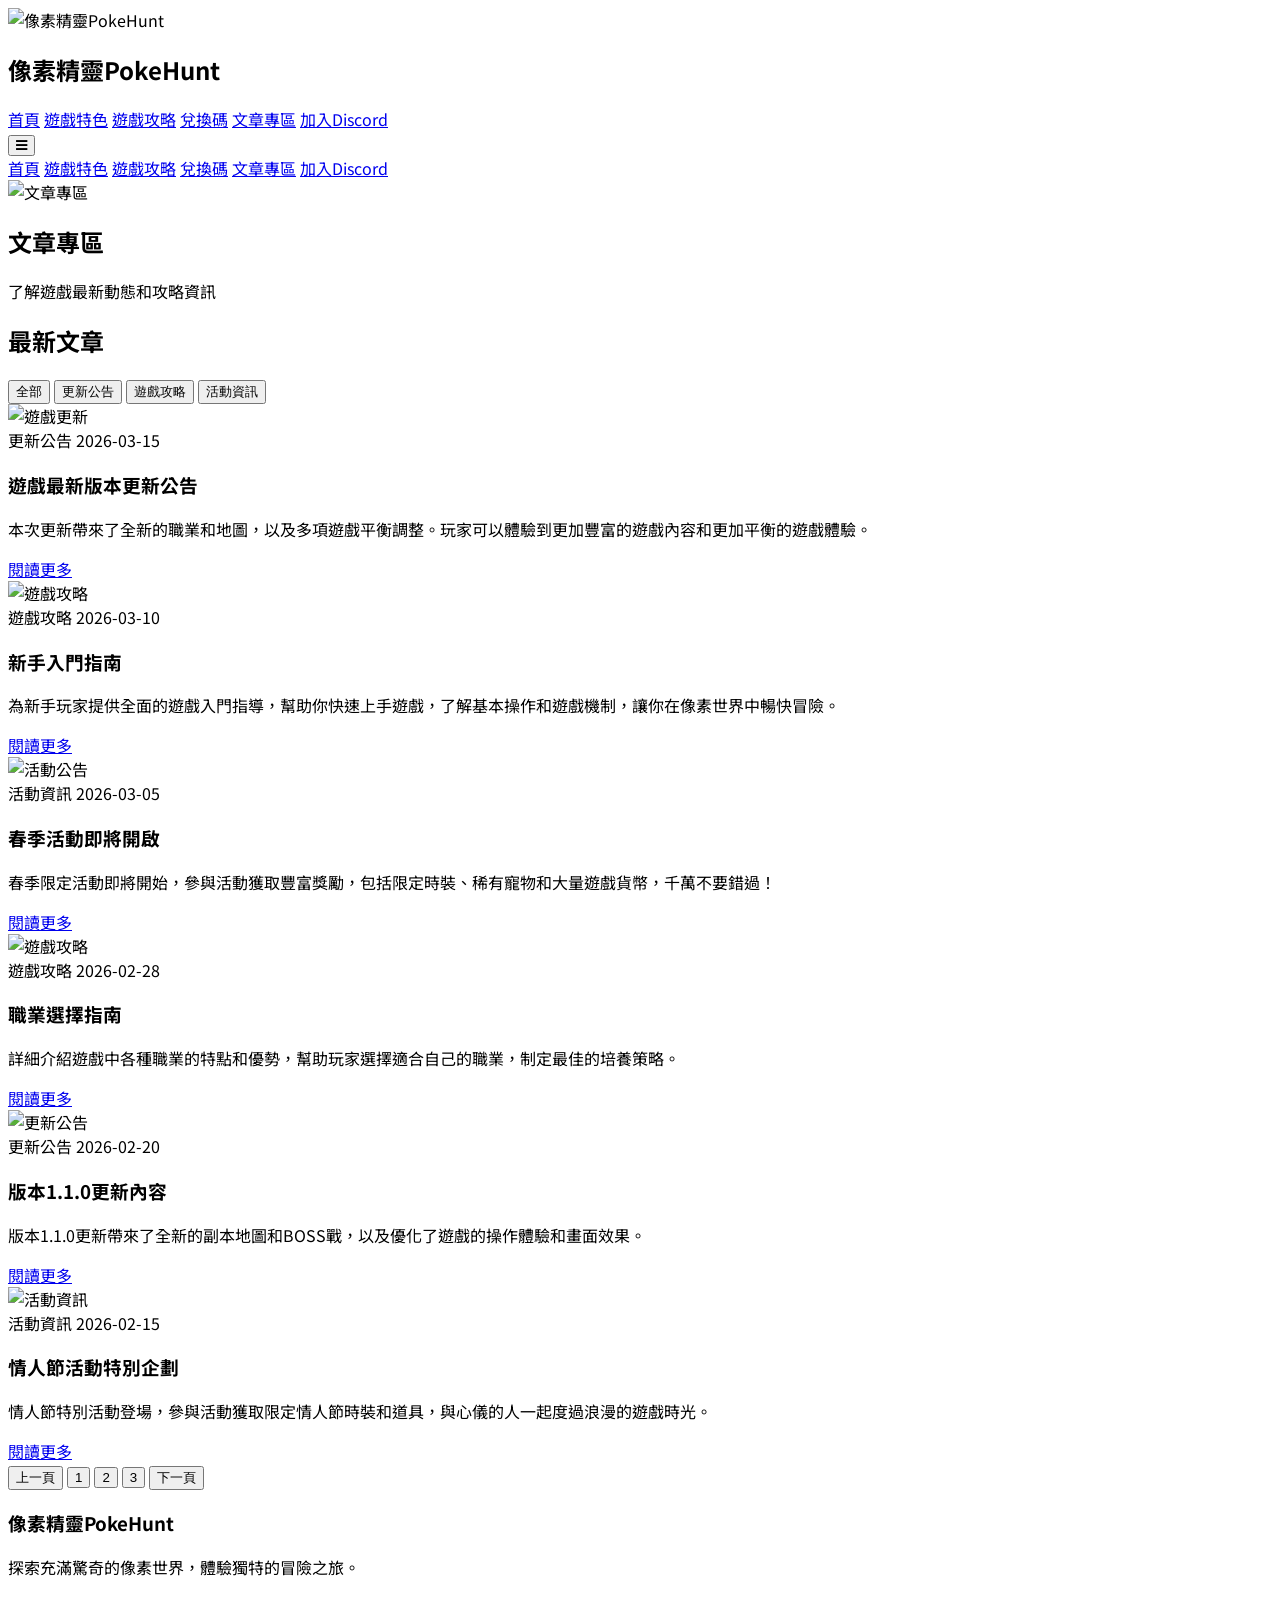
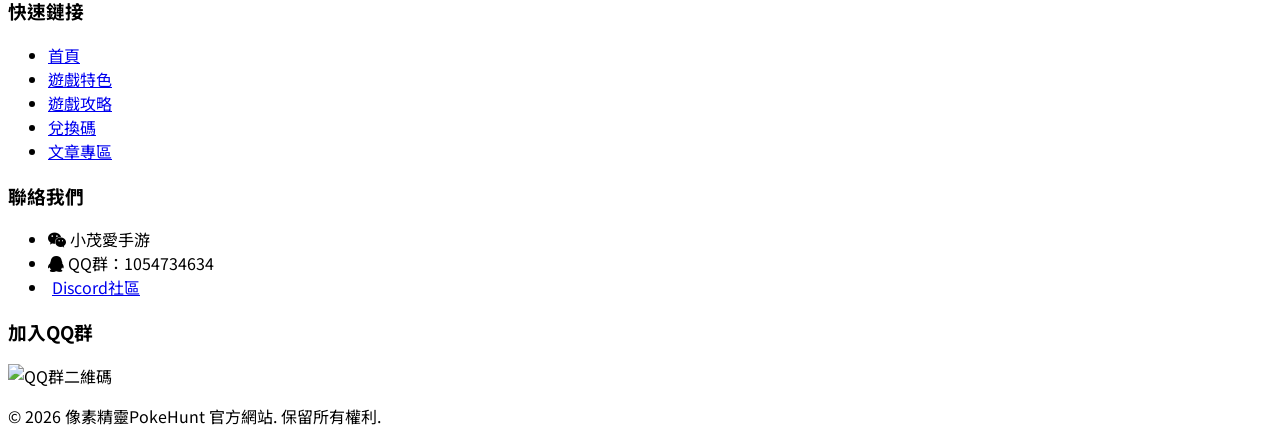
==== articles.html @ 4d43d96f "Add files via upload" ====
<!DOCTYPE html>
<html lang="zh-TW">
<head>
    <meta charset="UTF-8">
    <meta name="viewport" content="width=device-width, initial-scale=1.0">
    <title>文章專區 - 像素精靈PokeHunt</title>
    <meta name="description" content="像素精靈PokeHunt官方文章專區，包含遊戲更新公告、新手入門指南、遊戲攻略和活動資訊等內容。">
    <meta name="keywords" content="像素精靈PokeHunt, 像素精靈, 文章專區, 遊戲更新, 新手指南, 遊戲攻略, 活動資訊">
    <link href="https://cdn.tailwindcss.com" rel="stylesheet">
    <link href="https://cdnjs.cloudflare.com/ajax/libs/font-awesome/4.7.0/css/font-awesome.min.css" rel="stylesheet">
    <script>
        tailwind.config = {
            theme: {
                extend: {
                    colors: {
                        primary: '#7B68EE',
                        secondary: '#4CAF50',
                        accent: '#FFD700',
                        dark: '#2D2D2D',
                        light: '#F8F9FA'
                    }
                }
            }
        }
    </script>
    <style>
        @import url('https://fonts.googleapis.com/css2?family=Noto+Sans+TC:wght@300;400;500;700&display=swap');
        body {
            font-family: 'Noto Sans TC', sans-serif;
        }
        .card-hover {
            transition: all 0.3s ease;
        }
        .card-hover:hover {
            transform: translateY(-8px);
            box-shadow: 0 20px 25px -5px rgba(0, 0, 0, 0.1), 0 10px 10px -5px rgba(0, 0, 0, 0.04);
        }
        .btn-hover {
            transition: all 0.3s ease;
        }
        .btn-hover:hover {
            transform: scale(1.05);
            box-shadow: 0 10px 15px -3px rgba(0, 0, 0, 0.1), 0 4px 6px -2px rgba(0, 0, 0, 0.05);
        }
    </style>
</head>
<body class="bg-light text-dark">
    <!-- 导航栏 -->
    <nav class="sticky top-0 z-50 bg-white/80 backdrop-blur-md shadow-md">
        <div class="container mx-auto px-4 py-3 flex justify-between items-center">
            <div class="flex items-center">
                <img src="logo.png" alt="像素精靈PokeHunt" class="h-10">
                <h1 class="ml-3 text-xl font-bold text-primary">像素精靈PokeHunt</h1>
            </div>
            <div class="hidden md:flex items-center space-x-8">
                <a href="index.html" class="font-medium hover:text-primary">首頁</a>
                <a href="features.html" class="font-medium hover:text-primary">遊戲特色</a>
                <a href="guides.html" class="font-medium hover:text-primary">遊戲攻略</a>
                <a href="codes.html" class="font-medium hover:text-primary">兌換碼</a>
                <a href="articles.html" class="font-medium text-primary">文章專區</a>
                <a href="https://discord.gg/Pvkxz96V" class="btn-hover bg-primary text-white px-4 py-2 rounded-lg border border-primary/30">加入Discord</a>
            </div>
            <div class="md:hidden">
                <button id="menu-toggle" class="text-dark focus:outline-none">
                    <i class="fa fa-bars text-2xl"></i>
                </button>
            </div>
        </div>
        <!-- 移动端菜单 -->
        <div id="mobile-menu" class="hidden md:hidden bg-white shadow-lg">
            <div class="container mx-auto px-4 py-3 flex flex-col space-y-4">
                <a href="index.html" class="font-medium hover:text-primary">首頁</a>
                <a href="features.html" class="font-medium hover:text-primary">遊戲特色</a>
                <a href="guides.html" class="font-medium hover:text-primary">遊戲攻略</a>
                <a href="codes.html" class="font-medium hover:text-primary">兌換碼</a>
                <a href="articles.html" class="font-medium text-primary">文章專區</a>
                <a href="https://discord.gg/Pvkxz96V" class="btn-hover bg-primary text-white px-4 py-2 rounded-lg border border-primary/30 text-center">加入Discord</a>
            </div>
        </div>
    </nav>

    <!-- Hero区域 -->
    <section class="relative h-96 flex items-center justify-center overflow-hidden">
        <div class="absolute inset-0 z-0">
            <img src="5.jpg" alt="文章專區" class="w-full h-full object-cover">
            <div class="absolute inset-0 bg-gradient-to-b from-dark/70 to-dark/90"></div>
        </div>
        <div class="relative z-10 text-center text-white px-4">
            <h1 class="text-4xl md:text-5xl font-bold mb-4">文章專區</h1>
            <p class="text-xl md:text-2xl mb-6 max-w-2xl mx-auto">了解遊戲最新動態和攻略資訊</p>
        </div>
    </section>

    <!-- 文章列表 -->
    <section class="py-16">
        <div class="container mx-auto px-4">
            <div class="flex justify-between items-center mb-8">
                <h2 class="text-3xl font-bold">最新文章</h2>
                <div class="flex space-x-2">
                    <button class="btn-hover bg-primary text-white px-4 py-2 rounded-lg border border-primary/30">全部</button>
                    <button class="btn-hover bg-white text-dark px-4 py-2 rounded-lg border border-gray-300">更新公告</button>
                    <button class="btn-hover bg-white text-dark px-4 py-2 rounded-lg border border-gray-300">遊戲攻略</button>
                    <button class="btn-hover bg-white text-dark px-4 py-2 rounded-lg border border-gray-300">活動資訊</button>
                </div>
            </div>
            <div class="grid grid-cols-1 md:grid-cols-2 lg:grid-cols-3 gap-8">
                <div class="card-hover bg-white rounded-2xl overflow-hidden shadow-md">
                    <img src="2.jpg" alt="遊戲更新" class="w-full h-48 object-cover">
                    <div class="p-6">
                        <div class="flex items-center mb-3">
                            <span class="bg-primary/10 text-primary px-3 py-1 rounded-full text-sm font-medium">更新公告</span>
                            <span class="text-gray-500 text-sm ml-auto">2026-03-15</span>
                        </div>
                        <h3 class="text-xl font-semibold mb-3">遊戲最新版本更新公告</h3>
                        <p class="text-gray-700 mb-4">本次更新帶來了全新的職業和地圖，以及多項遊戲平衡調整。玩家可以體驗到更加豐富的遊戲內容和更加平衡的遊戲體驗。</p>
                        <a href="articles/article1.html" class="text-primary hover:underline">閱讀更多</a>
                    </div>
                </div>
                <div class="card-hover bg-white rounded-2xl overflow-hidden shadow-md">
                    <img src="3.jpg" alt="遊戲攻略" class="w-full h-48 object-cover">
                    <div class="p-6">
                        <div class="flex items-center mb-3">
                            <span class="bg-secondary/10 text-secondary px-3 py-1 rounded-full text-sm font-medium">遊戲攻略</span>
                            <span class="text-gray-500 text-sm ml-auto">2026-03-10</span>
                        </div>
                        <h3 class="text-xl font-semibold mb-3">新手入門指南</h3>
                        <p class="text-gray-700 mb-4">為新手玩家提供全面的遊戲入門指導，幫助你快速上手遊戲，了解基本操作和遊戲機制，讓你在像素世界中暢快冒險。</p>
                        <a href="articles/article1.html" class="text-primary hover:underline">閱讀更多</a>
                    </div>
                </div>
                <div class="card-hover bg-white rounded-2xl overflow-hidden shadow-md">
                    <img src="4.jpg" alt="活動公告" class="w-full h-48 object-cover">
                    <div class="p-6">
                        <div class="flex items-center mb-3">
                            <span class="bg-accent/10 text-accent px-3 py-1 rounded-full text-sm font-medium">活動資訊</span>
                            <span class="text-gray-500 text-sm ml-auto">2026-03-05</span>
                        </div>
                        <h3 class="text-xl font-semibold mb-3">春季活動即將開啟</h3>
                        <p class="text-gray-700 mb-4">春季限定活動即將開始，參與活動獲取豐富獎勵，包括限定時裝、稀有寵物和大量遊戲貨幣，千萬不要錯過！</p>
                        <a href="articles/article1.html" class="text-primary hover:underline">閱讀更多</a>
                    </div>
                </div>
                <div class="card-hover bg-white rounded-2xl overflow-hidden shadow-md">
                    <img src="1.jpg" alt="遊戲攻略" class="w-full h-48 object-cover">
                    <div class="p-6">
                        <div class="flex items-center mb-3">
                            <span class="bg-secondary/10 text-secondary px-3 py-1 rounded-full text-sm font-medium">遊戲攻略</span>
                            <span class="text-gray-500 text-sm ml-auto">2026-02-28</span>
                        </div>
                        <h3 class="text-xl font-semibold mb-3">職業選擇指南</h3>
                        <p class="text-gray-700 mb-4">詳細介紹遊戲中各種職業的特點和優勢，幫助玩家選擇適合自己的職業，制定最佳的培養策略。</p>
                        <a href="articles/article1.html" class="text-primary hover:underline">閱讀更多</a>
                    </div>
                </div>
                <div class="card-hover bg-white rounded-2xl overflow-hidden shadow-md">
                    <img src="2.jpg" alt="更新公告" class="w-full h-48 object-cover">
                    <div class="p-6">
                        <div class="flex items-center mb-3">
                            <span class="bg-primary/10 text-primary px-3 py-1 rounded-full text-sm font-medium">更新公告</span>
                            <span class="text-gray-500 text-sm ml-auto">2026-02-20</span>
                        </div>
                        <h3 class="text-xl font-semibold mb-3">版本1.1.0更新內容</h3>
                        <p class="text-gray-700 mb-4">版本1.1.0更新帶來了全新的副本地圖和BOSS戰，以及優化了遊戲的操作體驗和畫面效果。</p>
                        <a href="articles/article1.html" class="text-primary hover:underline">閱讀更多</a>
                    </div>
                </div>
                <div class="card-hover bg-white rounded-2xl overflow-hidden shadow-md">
                    <img src="3.jpg" alt="活動資訊" class="w-full h-48 object-cover">
                    <div class="p-6">
                        <div class="flex items-center mb-3">
                            <span class="bg-accent/10 text-accent px-3 py-1 rounded-full text-sm font-medium">活動資訊</span>
                            <span class="text-gray-500 text-sm ml-auto">2026-02-15</span>
                        </div>
                        <h3 class="text-xl font-semibold mb-3">情人節活動特別企劃</h3>
                        <p class="text-gray-700 mb-4">情人節特別活動登場，參與活動獲取限定情人節時裝和道具，與心儀的人一起度過浪漫的遊戲時光。</p>
                        <a href="articles/article1.html" class="text-primary hover:underline">閱讀更多</a>
                    </div>
                </div>
            </div>
            <!-- 分页 -->
            <div class="flex justify-center mt-12">
                <div class="flex space-x-2">
                    <button class="btn-hover bg-white text-dark px-4 py-2 rounded-lg border border-gray-300">上一頁</button>
                    <button class="btn-hover bg-primary text-white px-4 py-2 rounded-lg border border-primary/30">1</button>
                    <button class="btn-hover bg-white text-dark px-4 py-2 rounded-lg border border-gray-300">2</button>
                    <button class="btn-hover bg-white text-dark px-4 py-2 rounded-lg border border-gray-300">3</button>
                    <button class="btn-hover bg-white text-dark px-4 py-2 rounded-lg border border-gray-300">下一頁</button>
                </div>
            </div>
        </div>
    </section>

    <!-- 页脚 -->
    <footer class="bg-dark text-white py-12">
        <div class="container mx-auto px-4">
            <div class="grid grid-cols-1 md:grid-cols-4 gap-8">
                <div>
                    <h3 class="text-xl font-semibold mb-4">像素精靈PokeHunt</h3>
                    <p class="text-gray-400">探索充滿驚奇的像素世界，體驗獨特的冒險之旅。</p>
                </div>
                <div>
                    <h3 class="text-lg font-semibold mb-4">快速鏈接</h3>
                    <ul class="space-y-2">
                        <li><a href="index.html" class="text-gray-400 hover:text-white">首頁</a></li>
                        <li><a href="features.html" class="text-gray-400 hover:text-white">遊戲特色</a></li>
                        <li><a href="guides.html" class="text-gray-400 hover:text-white">遊戲攻略</a></li>
                        <li><a href="codes.html" class="text-gray-400 hover:text-white">兌換碼</a></li>
                        <li><a href="articles.html" class="text-gray-400 hover:text-white">文章專區</a></li>
                    </ul>
                </div>
                <div>
                    <h3 class="text-lg font-semibold mb-4">聯絡我們</h3>
                    <ul class="space-y-2">
                        <li class="flex items-center">
                            <i class="fa fa-weixin mr-2"></i>
                            <span>小茂愛手游</span>
                        </li>
                        <li class="flex items-center">
                            <i class="fa fa-qq mr-2"></i>
                            <span>QQ群：1054734634</span>
                        </li>
                        <li class="flex items-center">
                            <i class="fa fa-discord mr-2"></i>
                            <a href="https://discord.gg/Pvkxz96V" class="hover:underline">Discord社區</a>
                        </li>
                    </ul>
                </div>
                <div>
                    <h3 class="text-lg font-semibold mb-4">加入QQ群</h3>
                    <img src="https://dh.nnii.cn/qqqun.jpg" alt="QQ群二維碼" class="w-32 h-32">
                </div>
            </div>
            <div class="border-t border-gray-700 mt-8 pt-8 text-center text-gray-400">
                <p>© 2026 像素精靈PokeHunt 官方網站. 保留所有權利.</p>
            </div>
        </div>
    </footer>

    <script>
        // 移动端菜单切换
        document.getElementById('menu-toggle').addEventListener('click', function() {
            const mobileMenu = document.getElementById('mobile-menu');
            mobileMenu.classList.toggle('hidden');
        });
    </script>
</body>
</html>
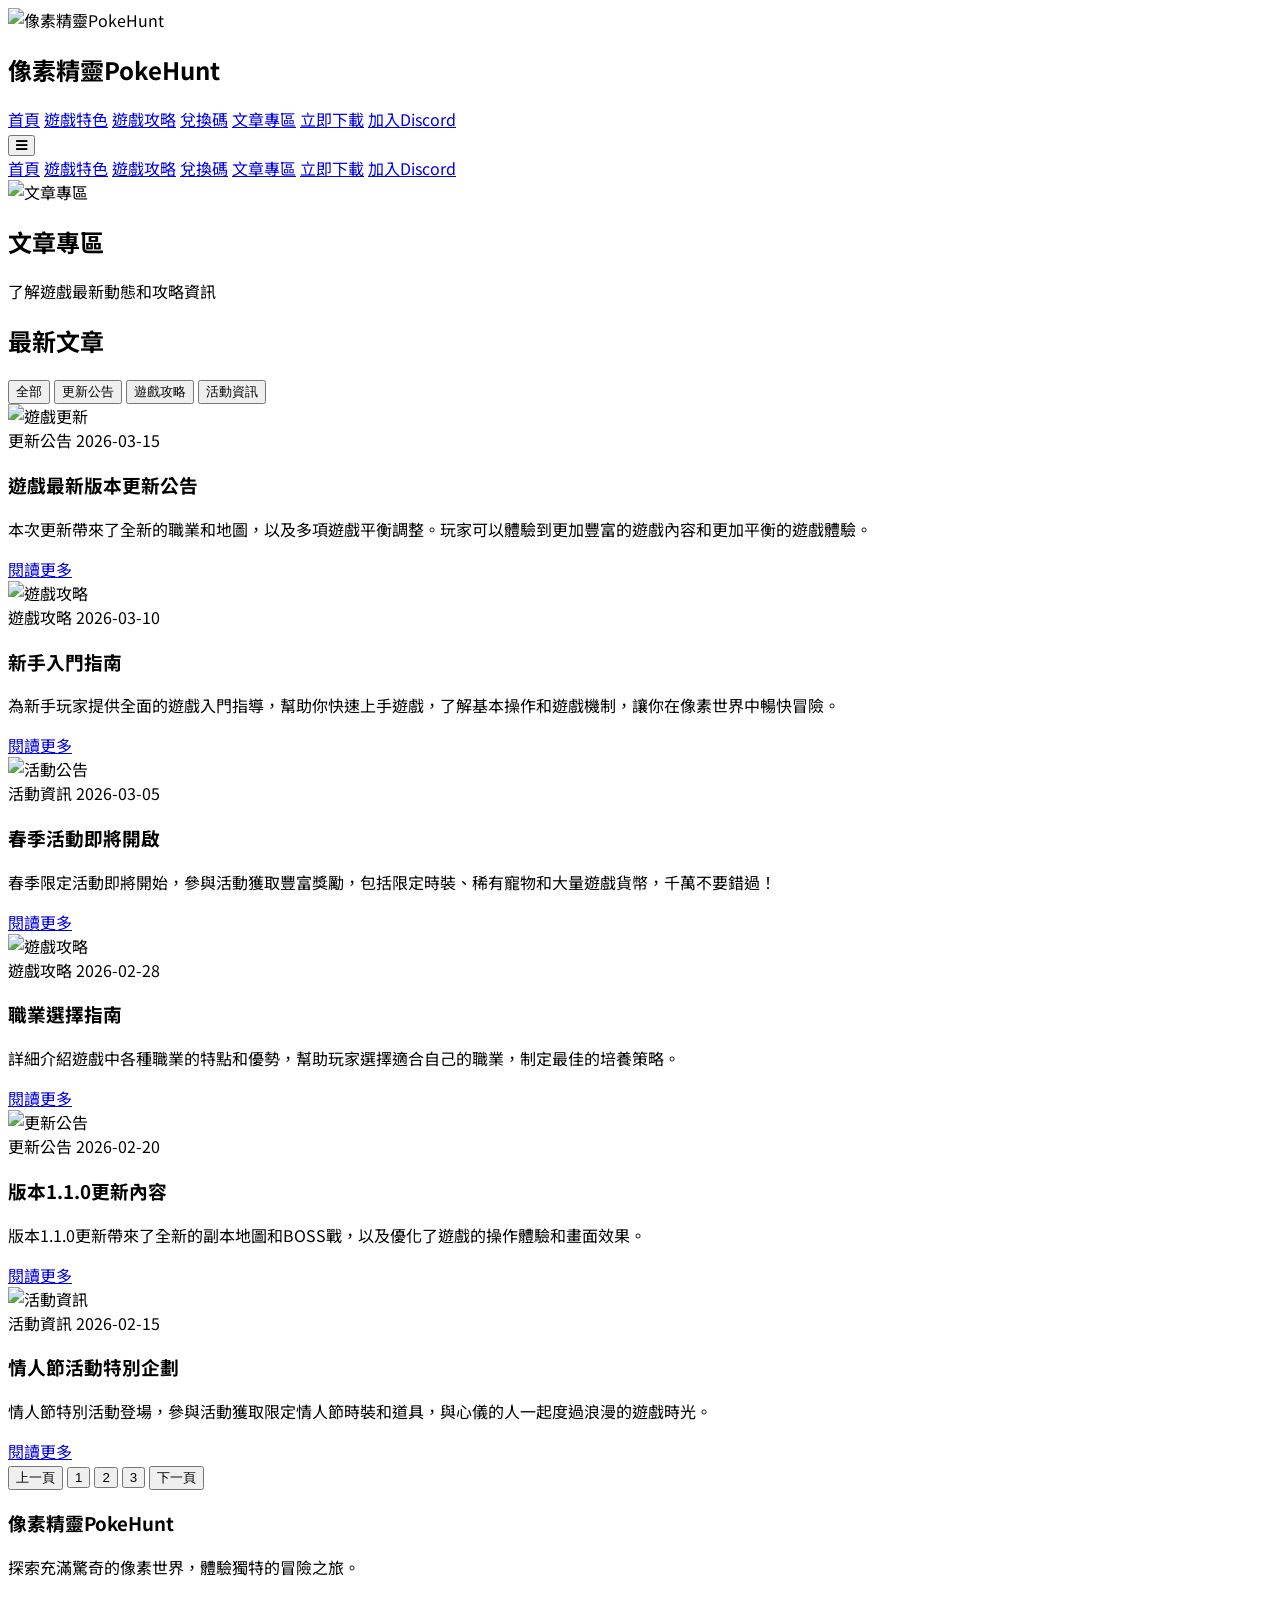
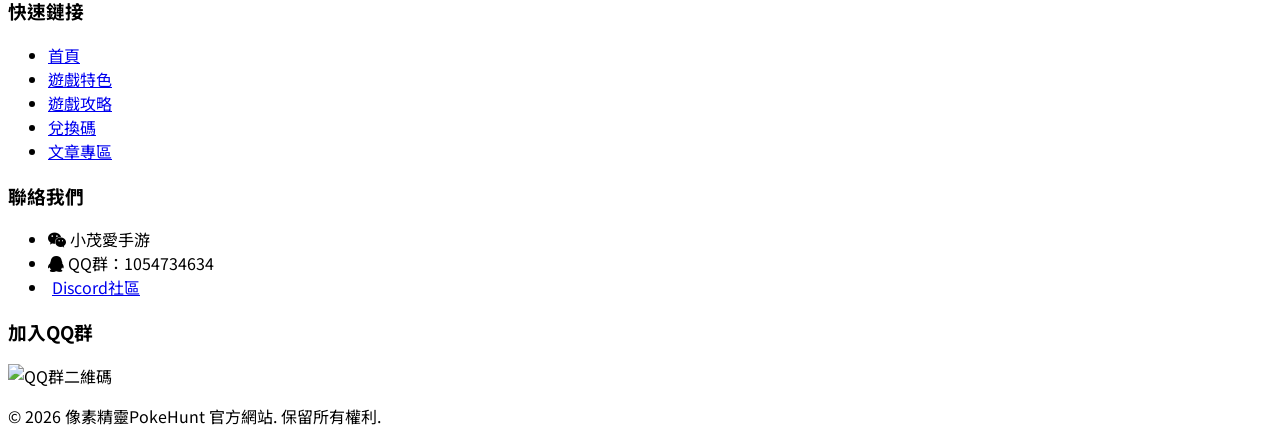
==== commit e752e832: "Add files via upload" ====
--- a/articles.html
+++ b/articles.html
@@ -3,11 +3,11 @@
 <head>
     <meta charset="UTF-8">
     <meta name="viewport" content="width=device-width, initial-scale=1.0">
-    <title>文章專區 - 像素精靈PokeHunt</title>
-    <meta name="description" content="像素精靈PokeHunt官方文章專區，包含遊戲更新公告、新手入門指南、遊戲攻略和活動資訊等內容。">
+    <title>文章專區與遊戲公告 - 像素精靈PokeHunt | 最新攻略與活動資訊</title>
+    <meta name="description" content="像素精靈PokeHunt官方文章專區與遊戲公告中心，提供最新遊戲更新公告、詳細新手入門指南、完整遊戲攻略和豐富活動資訊。定期更新遊戲動態，第一時間獲取獨家福利和最新消息，助您快速成為頂尖怪物訓練師！">
     <meta name="keywords" content="像素精靈PokeHunt, 像素精靈, 文章專區, 遊戲更新, 新手指南, 遊戲攻略, 活動資訊">
-    <link href="https://cdn.tailwindcss.com" rel="stylesheet">
     <link href="https://cdnjs.cloudflare.com/ajax/libs/font-awesome/4.7.0/css/font-awesome.min.css" rel="stylesheet">
+    <script src="https://cdn.tailwindcss.com"></script>
     <script>
         tailwind.config = {
             theme: {
@@ -58,6 +58,7 @@
                 <a href="guides.html" class="font-medium hover:text-primary">遊戲攻略</a>
                 <a href="codes.html" class="font-medium hover:text-primary">兌換碼</a>
                 <a href="articles.html" class="font-medium text-primary">文章專區</a>
+                <a href="https://hk.qu06.cn/pokehunt/?xamro7z8" class="btn-hover bg-accent text-dark px-4 py-2 rounded-lg border border-accent/30">立即下載</a>
                 <a href="https://discord.gg/Pvkxz96V" class="btn-hover bg-primary text-white px-4 py-2 rounded-lg border border-primary/30">加入Discord</a>
             </div>
             <div class="md:hidden">
@@ -74,6 +75,7 @@
                 <a href="guides.html" class="font-medium hover:text-primary">遊戲攻略</a>
                 <a href="codes.html" class="font-medium hover:text-primary">兌換碼</a>
                 <a href="articles.html" class="font-medium text-primary">文章專區</a>
+                <a href="https://hk.qu06.cn/pokehunt/?xamro7z8" class="btn-hover bg-accent text-dark px-4 py-2 rounded-lg border border-accent/30 text-center">立即下載</a>
                 <a href="https://discord.gg/Pvkxz96V" class="btn-hover bg-primary text-white px-4 py-2 rounded-lg border border-primary/30 text-center">加入Discord</a>
             </div>
         </div>
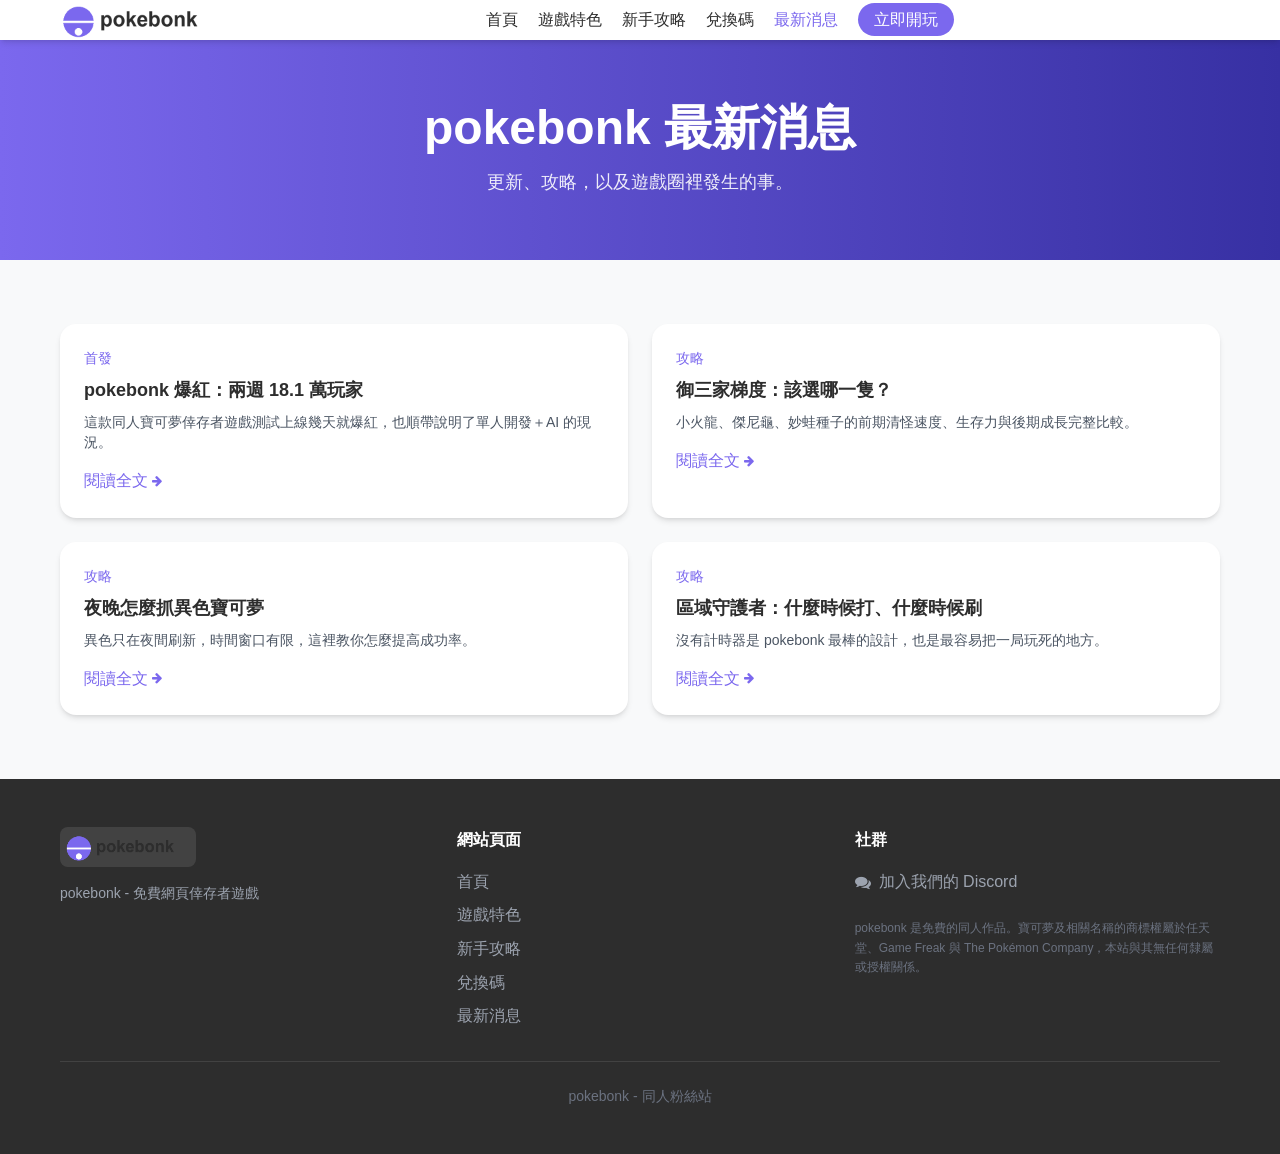
==== commit a26f048b: "feat: 站點改為 pokebonk 繁體下載站 + 禮包碼頁 + 效能優化 內容： - PokeHunt（已停止營運）整站替換為 pokebonk 繁體中文站 - 5 頁 + 4 篇攻略 + 禮包" ====
--- a/articles.html
+++ b/articles.html
@@ -1,249 +1,140 @@
 <!DOCTYPE html>
-<html lang="zh-TW">
+<html lang="zh-Hant">
 <head>
     <meta charset="UTF-8">
     <meta name="viewport" content="width=device-width, initial-scale=1.0">
-    <title>文章專區與遊戲公告 - 像素精靈PokeHunt | 最新攻略與活動資訊</title>
-    <meta name="description" content="像素精靈PokeHunt官方文章專區與遊戲公告中心，提供最新遊戲更新公告、詳細新手入門指南、完整遊戲攻略和豐富活動資訊。定期更新遊戲動態，第一時間獲取獨家福利和最新消息，助您快速成為頂尖怪物訓練師！">
-    <meta name="keywords" content="像素精靈PokeHunt, 像素精靈, 文章專區, 遊戲更新, 新手指南, 遊戲攻略, 活動資訊">
-    <link href="https://cdnjs.cloudflare.com/ajax/libs/font-awesome/4.7.0/css/font-awesome.min.css" rel="stylesheet">
-    <script src="https://cdn.tailwindcss.com"></script>
-    <script>
-        tailwind.config = {
-            theme: {
-                extend: {
-                    colors: {
-                        primary: '#7B68EE',
-                        secondary: '#4CAF50',
-                        accent: '#FFD700',
-                        dark: '#2D2D2D',
-                        light: '#F8F9FA'
-                    }
-                }
-            }
-        }
+    <title>pokebonk 最新消息與攻略 - 首發、御三家、異色、BOSS</title>
+    <meta name="description" content="pokebonk 文章與攻略：爆紅始末、御三家梯度、異色捕捉技巧、區域守護者打法。">
+    <meta name="keywords" content="pokebonk 消息,pokebonk 攻略,pokebonk 文章,pokebonk 御三家,pokebonk 異色">
+    <meta name="author" content="pokebonk">
+    <meta name="robots" content="index, follow">
+    <link rel="canonical" href="https://taiwan.pokegm.com/articles.html">
+    <meta property="og:title" content="pokebonk 最新消息與攻略 - 首發、御三家、異色、BOSS">
+    <meta property="og:description" content="pokebonk 文章與攻略：爆紅始末、御三家梯度、異色捕捉技巧、區域守護者打法。">
+    <meta property="og:image" content="https://taiwan.pokegm.com/og.jpg">
+    <meta property="og:url" content="https://taiwan.pokegm.com/articles.html">
+    <meta property="og:type" content="website">
+    <meta name="twitter:card" content="summary_large_image">
+    <link rel="icon" href="logo.png" type="image/png">
+    <link rel="stylesheet" href="assets/font-awesome/font-awesome.min.css?v=20261031h">
+    <script type="application/ld+json">
+{
+  "@context": "https://schema.org",
+  "@type": "VideoGame",
+  "name": "pokebonk",
+  "alternateName": [
+    "Pokemon Bonk"
+  ],
+  "url": "https://taiwan.pokegm.com",
+  "inLanguage": "zh-Hant",
+  "description": "pokebonk 是寶可夢題材的倖存者割草 Roguelike 網頁遊戲，收錄關都地區 151 隻寶可夢，免註冊、免安裝，瀏覽器直接開玩。",
+  "genre": [
+    "Roguelike",
+    "Survivors",
+    "Action"
+  ],
+  "gamePlatform": [
+    "Web Browser",
+    "Android",
+    "iOS"
+  ],
+  "applicationCategory": "Game",
+  "offers": {
+    "@type": "Offer",
+    "price": "0",
+    "priceCurrency": "USD"
+  }
+}
     </script>
-    <style>
-        @import url('https://fonts.googleapis.com/css2?family=Noto+Sans+TC:wght@300;400;500;700&display=swap');
-        body {
-            font-family: 'Noto Sans TC', sans-serif;
-        }
-        .card-hover {
-            transition: all 0.3s ease;
-        }
-        .card-hover:hover {
-            transform: translateY(-8px);
-            box-shadow: 0 20px 25px -5px rgba(0, 0, 0, 0.1), 0 10px 10px -5px rgba(0, 0, 0, 0.04);
-        }
-        .btn-hover {
-            transition: all 0.3s ease;
-        }
-        .btn-hover:hover {
-            transform: scale(1.05);
-            box-shadow: 0 10px 15px -3px rgba(0, 0, 0, 0.1), 0 4px 6px -2px rgba(0, 0, 0, 0.05);
-        }
-    </style>
-</head>
-<body class="bg-light text-dark">
-    <!-- 导航栏 -->
-    <nav class="sticky top-0 z-50 bg-white/80 backdrop-blur-md shadow-md">
+
+    <link rel="stylesheet" href="tailwind.css?v=20261031h">
+    <link rel="stylesheet" href="styles.css?v=20261031h">
+</head><body class="bg-light text-dark">
+    <nav class="sticky top-0 z-50 bg-white/90 backdrop-blur-md shadow-md">
         <div class="container mx-auto px-4 py-3 flex justify-between items-center">
-            <div class="flex items-center">
-                <img src="logo.png" alt="像素精靈PokeHunt" class="h-10">
-                <h1 class="ml-3 text-xl font-bold text-primary">像素精靈PokeHunt</h1>
-            </div>
-            <div class="hidden md:flex items-center space-x-8">
-                <a href="index.html" class="font-medium hover:text-primary">首頁</a>
-                <a href="features.html" class="font-medium hover:text-primary">遊戲特色</a>
-                <a href="guides.html" class="font-medium hover:text-primary">遊戲攻略</a>
-                <a href="codes.html" class="font-medium hover:text-primary">兌換碼</a>
-                <a href="articles.html" class="font-medium text-primary">文章專區</a>
-                <a href="https://hk.qu06.cn/pokehunt/?xamro7z8" class="btn-hover bg-accent text-dark px-4 py-2 rounded-lg border border-accent/30">立即下載</a>
-                <a href="https://discord.gg/Pvkxz96V" class="btn-hover bg-primary text-white px-4 py-2 rounded-lg border border-primary/30">加入Discord</a>
-            </div>
-            <div class="md:hidden">
-                <button id="menu-toggle" class="text-dark focus:outline-none">
-                    <i class="fa fa-bars text-2xl"></i>
-                </button>
+            <a href="index.html" class="flex items-center gap-2">
+                <img src="logo.png" alt="pokebonk logo" class="h-10 w-auto" width="480" height="120">
+            </a>
+            <ul class="hidden md:flex items-center gap-5">
+                <li><a href="index.html" class="font-medium hover:text-primary transition-colors">首頁</a></li>
+                <li><a href="features.html" class="font-medium hover:text-primary transition-colors">遊戲特色</a></li>
+                <li><a href="guide.html" class="font-medium hover:text-primary transition-colors">新手攻略</a></li>
+                <li><a href="codes.html" class="font-medium hover:text-primary transition-colors">兌換碼</a></li>
+                <li><a href="articles.html" class="font-medium hover:text-primary transition-colors text-primary">最新消息</a></li>
+                <li><a href="https://hk.qu06.cn/gtpcsc/?SILDAiSN" class="bg-primary text-white px-4 py-2 rounded-full font-medium btn-hover">立即開玩</a></li>
+            </ul>
+            <div class="flex items-center gap-3">
+                <button onclick="toggleMobileMenu()" class="md:hidden text-2xl text-primary"><i class="fa fa-bars"></i></button>
             </div>
         </div>
-        <!-- 移动端菜单 -->
-        <div id="mobile-menu" class="hidden md:hidden bg-white shadow-lg">
-            <div class="container mx-auto px-4 py-3 flex flex-col space-y-4">
-                <a href="index.html" class="font-medium hover:text-primary">首頁</a>
-                <a href="features.html" class="font-medium hover:text-primary">遊戲特色</a>
-                <a href="guides.html" class="font-medium hover:text-primary">遊戲攻略</a>
-                <a href="codes.html" class="font-medium hover:text-primary">兌換碼</a>
-                <a href="articles.html" class="font-medium text-primary">文章專區</a>
-                <a href="https://hk.qu06.cn/pokehunt/?xamro7z8" class="btn-hover bg-accent text-dark px-4 py-2 rounded-lg border border-accent/30 text-center">立即下載</a>
-                <a href="https://discord.gg/Pvkxz96V" class="btn-hover bg-primary text-white px-4 py-2 rounded-lg border border-primary/30 text-center">加入Discord</a>
+        <div id="mobileMenu" class="md:hidden hidden bg-white border-t border-gray-100">
+            <div class="container mx-auto px-4 py-3 flex flex-col gap-3">
+                <a href="index.html" class="font-medium py-1">首頁</a><a href="features.html" class="font-medium py-1">遊戲特色</a><a href="guide.html" class="font-medium py-1">新手攻略</a><a href="codes.html" class="font-medium py-1">兌換碼</a><a href="articles.html" class="font-medium py-1">最新消息</a>
+                <a href="https://hk.qu06.cn/gtpcsc/?SILDAiSN" class="bg-primary text-white px-4 py-2 rounded-full font-medium text-center">立即開玩</a>
             </div>
         </div>
     </nav>
+    <header class="bg-gradient-to-r from-primary to-indigo-800 text-white py-16">
+        <div class="container mx-auto px-4 text-center">
+            <h1 class="text-4xl md:text-5xl font-bold mb-4">pokebonk 最新消息</h1>
+            <p class="text-lg opacity-90 max-w-2xl mx-auto">更新、攻略，以及遊戲圈裡發生的事。</p>
+        </div>
+    </header>
 
-    <!-- Hero区域 -->
-    <section class="relative h-96 flex items-center justify-center overflow-hidden">
-        <div class="absolute inset-0 z-0">
-            <img src="5.jpg" alt="文章專區" class="w-full h-full object-cover">
-            <div class="absolute inset-0 bg-gradient-to-b from-dark/70 to-dark/90"></div>
-        </div>
-        <div class="relative z-10 text-center text-white px-4">
-            <h1 class="text-4xl md:text-5xl font-bold mb-4">文章專區</h1>
-            <p class="text-xl md:text-2xl mb-6 max-w-2xl mx-auto">了解遊戲最新動態和攻略資訊</p>
-        </div>
-    </section>
-
-    <!-- 文章列表 -->
-    <section class="py-16">
+    <main class="py-16">
         <div class="container mx-auto px-4">
-            <div class="flex justify-between items-center mb-8">
-                <h2 class="text-3xl font-bold">最新文章</h2>
-                <div class="flex space-x-2">
-                    <button class="btn-hover bg-primary text-white px-4 py-2 rounded-lg border border-primary/30">全部</button>
-                    <button class="btn-hover bg-white text-dark px-4 py-2 rounded-lg border border-gray-300">更新公告</button>
-                    <button class="btn-hover bg-white text-dark px-4 py-2 rounded-lg border border-gray-300">遊戲攻略</button>
-                    <button class="btn-hover bg-white text-dark px-4 py-2 rounded-lg border border-gray-300">活動資訊</button>
-                </div>
-            </div>
-            <div class="grid grid-cols-1 md:grid-cols-2 lg:grid-cols-3 gap-8">
-                <div class="card-hover bg-white rounded-2xl overflow-hidden shadow-md">
-                    <img src="2.jpg" alt="遊戲更新" class="w-full h-48 object-cover">
-                    <div class="p-6">
-                        <div class="flex items-center mb-3">
-                            <span class="bg-primary/10 text-primary px-3 py-1 rounded-full text-sm font-medium">更新公告</span>
-                            <span class="text-gray-500 text-sm ml-auto">2026-03-15</span>
-                        </div>
-                        <h3 class="text-xl font-semibold mb-3">遊戲最新版本更新公告</h3>
-                        <p class="text-gray-700 mb-4">本次更新帶來了全新的職業和地圖，以及多項遊戲平衡調整。玩家可以體驗到更加豐富的遊戲內容和更加平衡的遊戲體驗。</p>
-                        <a href="articles/article1.html" class="text-primary hover:underline">閱讀更多</a>
-                    </div>
-                </div>
-                <div class="card-hover bg-white rounded-2xl overflow-hidden shadow-md">
-                    <img src="3.jpg" alt="遊戲攻略" class="w-full h-48 object-cover">
-                    <div class="p-6">
-                        <div class="flex items-center mb-3">
-                            <span class="bg-secondary/10 text-secondary px-3 py-1 rounded-full text-sm font-medium">遊戲攻略</span>
-                            <span class="text-gray-500 text-sm ml-auto">2026-03-10</span>
-                        </div>
-                        <h3 class="text-xl font-semibold mb-3">新手入門指南</h3>
-                        <p class="text-gray-700 mb-4">為新手玩家提供全面的遊戲入門指導，幫助你快速上手遊戲，了解基本操作和遊戲機制，讓你在像素世界中暢快冒險。</p>
-                        <a href="articles/article1.html" class="text-primary hover:underline">閱讀更多</a>
-                    </div>
-                </div>
-                <div class="card-hover bg-white rounded-2xl overflow-hidden shadow-md">
-                    <img src="4.jpg" alt="活動公告" class="w-full h-48 object-cover">
-                    <div class="p-6">
-                        <div class="flex items-center mb-3">
-                            <span class="bg-accent/10 text-accent px-3 py-1 rounded-full text-sm font-medium">活動資訊</span>
-                            <span class="text-gray-500 text-sm ml-auto">2026-03-05</span>
-                        </div>
-                        <h3 class="text-xl font-semibold mb-3">春季活動即將開啟</h3>
-                        <p class="text-gray-700 mb-4">春季限定活動即將開始，參與活動獲取豐富獎勵，包括限定時裝、稀有寵物和大量遊戲貨幣，千萬不要錯過！</p>
-                        <a href="articles/article1.html" class="text-primary hover:underline">閱讀更多</a>
-                    </div>
-                </div>
-                <div class="card-hover bg-white rounded-2xl overflow-hidden shadow-md">
-                    <img src="1.jpg" alt="遊戲攻略" class="w-full h-48 object-cover">
-                    <div class="p-6">
-                        <div class="flex items-center mb-3">
-                            <span class="bg-secondary/10 text-secondary px-3 py-1 rounded-full text-sm font-medium">遊戲攻略</span>
-                            <span class="text-gray-500 text-sm ml-auto">2026-02-28</span>
-                        </div>
-                        <h3 class="text-xl font-semibold mb-3">職業選擇指南</h3>
-                        <p class="text-gray-700 mb-4">詳細介紹遊戲中各種職業的特點和優勢，幫助玩家選擇適合自己的職業，制定最佳的培養策略。</p>
-                        <a href="articles/article1.html" class="text-primary hover:underline">閱讀更多</a>
-                    </div>
-                </div>
-                <div class="card-hover bg-white rounded-2xl overflow-hidden shadow-md">
-                    <img src="2.jpg" alt="更新公告" class="w-full h-48 object-cover">
-                    <div class="p-6">
-                        <div class="flex items-center mb-3">
-                            <span class="bg-primary/10 text-primary px-3 py-1 rounded-full text-sm font-medium">更新公告</span>
-                            <span class="text-gray-500 text-sm ml-auto">2026-02-20</span>
-                        </div>
-                        <h3 class="text-xl font-semibold mb-3">版本1.1.0更新內容</h3>
-                        <p class="text-gray-700 mb-4">版本1.1.0更新帶來了全新的副本地圖和BOSS戰，以及優化了遊戲的操作體驗和畫面效果。</p>
-                        <a href="articles/article1.html" class="text-primary hover:underline">閱讀更多</a>
-                    </div>
-                </div>
-                <div class="card-hover bg-white rounded-2xl overflow-hidden shadow-md">
-                    <img src="3.jpg" alt="活動資訊" class="w-full h-48 object-cover">
-                    <div class="p-6">
-                        <div class="flex items-center mb-3">
-                            <span class="bg-accent/10 text-accent px-3 py-1 rounded-full text-sm font-medium">活動資訊</span>
-                            <span class="text-gray-500 text-sm ml-auto">2026-02-15</span>
-                        </div>
-                        <h3 class="text-xl font-semibold mb-3">情人節活動特別企劃</h3>
-                        <p class="text-gray-700 mb-4">情人節特別活動登場，參與活動獲取限定情人節時裝和道具，與心儀的人一起度過浪漫的遊戲時光。</p>
-                        <a href="articles/article1.html" class="text-primary hover:underline">閱讀更多</a>
-                    </div>
-                </div>
-            </div>
-            <!-- 分页 -->
-            <div class="flex justify-center mt-12">
-                <div class="flex space-x-2">
-                    <button class="btn-hover bg-white text-dark px-4 py-2 rounded-lg border border-gray-300">上一頁</button>
-                    <button class="btn-hover bg-primary text-white px-4 py-2 rounded-lg border border-primary/30">1</button>
-                    <button class="btn-hover bg-white text-dark px-4 py-2 rounded-lg border border-gray-300">2</button>
-                    <button class="btn-hover bg-white text-dark px-4 py-2 rounded-lg border border-gray-300">3</button>
-                    <button class="btn-hover bg-white text-dark px-4 py-2 rounded-lg border border-gray-300">下一頁</button>
-                </div>
+            <div class="grid grid-cols-1 md:grid-cols-2 lg:grid-cols-3 gap-6">
+                <article class="bg-white rounded-2xl p-6 shadow-md card-hover">
+                    <div class="text-sm text-primary font-medium mb-2">首發</div>
+                    <h2 class="text-lg font-bold mb-2">pokebonk 爆紅：兩週 18.1 萬玩家</h2>
+                    <p class="text-gray-600 text-sm line-clamp-3">這款同人寶可夢倖存者遊戲測試上線幾天就爆紅，也順帶說明了單人開發＋AI 的現況。</p>
+                    <a href="articles/article1.html" class="text-primary font-medium hover:underline inline-flex items-center mt-4">閱讀全文 <i class="fa fa-arrow-right ml-1 text-xs"></i></a>
+                </article>
+                <article class="bg-white rounded-2xl p-6 shadow-md card-hover">
+                    <div class="text-sm text-primary font-medium mb-2">攻略</div>
+                    <h2 class="text-lg font-bold mb-2">御三家梯度：該選哪一隻？</h2>
+                    <p class="text-gray-600 text-sm line-clamp-3">小火龍、傑尼龜、妙蛙種子的前期清怪速度、生存力與後期成長完整比較。</p>
+                    <a href="articles/article2.html" class="text-primary font-medium hover:underline inline-flex items-center mt-4">閱讀全文 <i class="fa fa-arrow-right ml-1 text-xs"></i></a>
+                </article>
+                <article class="bg-white rounded-2xl p-6 shadow-md card-hover">
+                    <div class="text-sm text-primary font-medium mb-2">攻略</div>
+                    <h2 class="text-lg font-bold mb-2">夜晚怎麼抓異色寶可夢</h2>
+                    <p class="text-gray-600 text-sm line-clamp-3">異色只在夜間刷新，時間窗口有限，這裡教你怎麼提高成功率。</p>
+                    <a href="articles/article3.html" class="text-primary font-medium hover:underline inline-flex items-center mt-4">閱讀全文 <i class="fa fa-arrow-right ml-1 text-xs"></i></a>
+                </article>
+                <article class="bg-white rounded-2xl p-6 shadow-md card-hover">
+                    <div class="text-sm text-primary font-medium mb-2">攻略</div>
+                    <h2 class="text-lg font-bold mb-2">區域守護者：什麼時候打、什麼時候刷</h2>
+                    <p class="text-gray-600 text-sm line-clamp-3">沒有計時器是 pokebonk 最棒的設計，也是最容易把一局玩死的地方。</p>
+                    <a href="articles/article4.html" class="text-primary font-medium hover:underline inline-flex items-center mt-4">閱讀全文 <i class="fa fa-arrow-right ml-1 text-xs"></i></a>
+                </article>
             </div>
         </div>
-    </section>
-
-    <!-- 页脚 -->
+    </main>
     <footer class="bg-dark text-white py-12">
         <div class="container mx-auto px-4">
-            <div class="grid grid-cols-1 md:grid-cols-4 gap-8">
+            <div class="grid grid-cols-1 md:grid-cols-3 gap-8">
                 <div>
-                    <h3 class="text-xl font-semibold mb-4">像素精靈PokeHunt</h3>
-                    <p class="text-gray-400">探索充滿驚奇的像素世界，體驗獨特的冒險之旅。</p>
+                    <img src="logo.png" alt="pokebonk logo" class="h-10 w-auto bg-white/10 rounded-lg p-1 mb-4" width="480" height="120">
+                    <p class="text-gray-400 text-sm">pokebonk - 免費網頁倖存者遊戲</p>
                 </div>
                 <div>
-                    <h3 class="text-lg font-semibold mb-4">快速鏈接</h3>
+                    <h4 class="font-bold mb-4">網站頁面</h4>
                     <ul class="space-y-2">
-                        <li><a href="index.html" class="text-gray-400 hover:text-white">首頁</a></li>
-                        <li><a href="features.html" class="text-gray-400 hover:text-white">遊戲特色</a></li>
-                        <li><a href="guides.html" class="text-gray-400 hover:text-white">遊戲攻略</a></li>
-                        <li><a href="codes.html" class="text-gray-400 hover:text-white">兌換碼</a></li>
-                        <li><a href="articles.html" class="text-gray-400 hover:text-white">文章專區</a></li>
+                        <li><a href="index.html" class="text-gray-400 hover:text-white transition-colors">首頁</a></li><li><a href="features.html" class="text-gray-400 hover:text-white transition-colors">遊戲特色</a></li><li><a href="guide.html" class="text-gray-400 hover:text-white transition-colors">新手攻略</a></li><li><a href="codes.html" class="text-gray-400 hover:text-white transition-colors">兌換碼</a></li><li><a href="articles.html" class="text-gray-400 hover:text-white transition-colors">最新消息</a></li>
                     </ul>
                 </div>
                 <div>
-                    <h3 class="text-lg font-semibold mb-4">聯絡我們</h3>
-                    <ul class="space-y-2">
-                        <li class="flex items-center">
-                            <i class="fa fa-weixin mr-2"></i>
-                            <span>小茂愛手游</span>
-                        </li>
-                        <li class="flex items-center">
-                            <i class="fa fa-qq mr-2"></i>
-                            <span>QQ群：1054734634</span>
-                        </li>
-                        <li class="flex items-center">
-                            <i class="fa fa-discord mr-2"></i>
-                            <a href="https://discord.gg/Pvkxz96V" class="hover:underline">Discord社區</a>
-                        </li>
-                    </ul>
-                </div>
-                <div>
-                    <h3 class="text-lg font-semibold mb-4">加入QQ群</h3>
-                    <img src="https://dh.nnii.cn/qqqun.jpg" alt="QQ群二維碼" class="w-32 h-32">
+                    <h4 class="font-bold mb-4">社群</h4>
+                    <a href="https://discord.gg/Pvkxz96V" class="inline-flex items-center gap-2 text-gray-400 hover:text-white transition-colors"><i class="fa fa-comments"></i> 加入我們的 Discord</a>
+                    <p class="text-gray-500 text-xs mt-6 leading-relaxed">pokebonk 是免費的同人作品。寶可夢及相關名稱的商標權屬於任天堂、Game Freak 與 The Pokémon Company，本站與其無任何隸屬或授權關係。</p>
                 </div>
             </div>
-            <div class="border-t border-gray-700 mt-8 pt-8 text-center text-gray-400">
-                <p>© 2026 像素精靈PokeHunt 官方網站. 保留所有權利.</p>
-            </div>
+            <div class="border-t border-white/10 mt-8 pt-6 text-center text-gray-500 text-sm">pokebonk - 同人粉絲站</div>
         </div>
     </footer>
-
     <script>
-        // 移动端菜单切换
-        document.getElementById('menu-toggle').addEventListener('click', function() {
-            const mobileMenu = document.getElementById('mobile-menu');
-            mobileMenu.classList.toggle('hidden');
-        });
+        function toggleMobileMenu() { document.getElementById('mobileMenu').classList.toggle('hidden'); }
     </script>
 </body>
 </html>
--- a/styles.css
+++ b/styles.css
@@ -0,0 +1,950 @@
+/* 기본 스타일 초기화 */
+* {
+    margin: 0;
+    padding: 0;
+    box-sizing: border-box;
+}
+
+/* 색상 변수 정의 */
+:root {
+    --primary-color: #3b82f6;
+    --primary-dark: #2563eb;
+    --secondary-color: #64748b;
+    --light-color: #f8fafc;
+    --dark-color: #1e293b;
+    --white-color: #ffffff;
+    --gray-color: #e2e8f0;
+    --shadow: 0 4px 6px -1px rgba(0, 0, 0, 0.1), 0 2px 4px -1px rgba(0, 0, 0, 0.06);
+    --shadow-lg: 0 10px 15px -3px rgba(0, 0, 0, 0.1), 0 4px 6px -2px rgba(0, 0, 0, 0.05);
+}
+
+/* 기본 레이아웃 */
+body {
+    font-family: 'Noto Sans KR', -apple-system, BlinkMacSystemFont, 'Segoe UI', Roboto, Oxygen, Ubuntu, Cantarell, sans-serif;
+    line-height: 1.6;
+    color: var(--dark-color);
+    background-color: var(--light-color);
+}
+
+.container {
+    max-width: 1200px;
+    margin: 0 auto;
+    padding: 0 20px;
+}
+
+/* 네비게이션 바 스타일 */
+.navbar {
+    background-color: var(--white-color);
+    box-shadow: var(--shadow);
+    position: fixed;
+    top: 0;
+    left: 0;
+    right: 0;
+    z-index: 1000;
+    transition: all 0.3s ease;
+}
+
+.navbar .container {
+    display: flex;
+    justify-content: space-between;
+    align-items: center;
+    padding: 1rem 20px;
+}
+
+.navbar-brand {
+    display: flex;
+    align-items: center;
+    gap: 0.5rem;
+}
+
+.navbar-brand .logo {
+    height: 40px;
+    width: auto;
+}
+
+.navbar-brand h1 {
+    font-size: 1.5rem;
+    font-weight: 700;
+    color: var(--primary-color);
+}
+
+.navbar-menu {
+    display: flex;
+    list-style: none;
+    gap: 2rem;
+}
+
+.navbar-menu a {
+    text-decoration: none;
+    color: var(--dark-color);
+    font-weight: 500;
+    transition: color 0.3s ease;
+}
+
+.navbar-menu a:hover {
+    color: var(--primary-color);
+}
+
+/* 語言選擇器樣式 */
+.language-selector {
+    position: relative;
+    display: inline-block;
+}
+
+.language-selector button {
+    background: none;
+    border: 2px solid var(--primary-color);
+    color: var(--primary-color);
+    padding: 0.5rem 1rem;
+    border-radius: 50px;
+    cursor: pointer;
+    display: flex;
+    align-items: center;
+    gap: 0.5rem;
+    font-weight: 600;
+    transition: all 0.3s ease;
+}
+
+.language-selector button:hover {
+    background-color: var(--primary-color);
+    color: var(--white-color);
+}
+
+.dropdown-content {
+    position: absolute;
+    top: 100%;
+    right: 0;
+    background-color: var(--white-color);
+    box-shadow: var(--shadow-lg);
+    border-radius: 12px;
+    overflow: hidden;
+    z-index: 1000;
+    min-width: 200px;
+    opacity: 0;
+    visibility: hidden;
+    transition: all 0.3s ease;
+    margin-top: 0.5rem;
+}
+
+.language-selector.active .dropdown-content {
+    opacity: 1;
+    visibility: visible;
+}
+
+.dropdown-content a {
+    display: block;
+    padding: 0.75rem 1rem;
+    text-decoration: none;
+    color: var(--dark-color);
+    transition: all 0.3s ease;
+    text-align: left;
+}
+
+.dropdown-content a:hover {
+    background-color: var(--light-color);
+    color: var(--primary-color);
+}
+
+.navbar-toggle {
+    display: none;
+    background: none;
+    border: none;
+    cursor: pointer;
+    padding: 0.5rem;
+}
+
+.navbar-toggle span {
+    display: block;
+    width: 25px;
+    height: 3px;
+    background-color: var(--dark-color);
+    margin: 5px 0;
+    transition: all 0.3s ease;
+}
+
+/* 영웅 영역 (슬라이드쇼) */
+.hero {
+    margin-top: 70px;
+    position: relative;
+    height: 600px;
+    overflow: hidden;
+    background-color: var(--dark-color);
+}
+
+.slideshow-container {
+    position: relative;
+    width: 100%;
+    height: 100%;
+}
+
+.slide {
+    display: none;
+    width: 100%;
+    height: 100%;
+    position: relative;
+}
+
+.slide:nth-child(1) {
+    background: linear-gradient(rgba(0, 0, 0, 0.5), rgba(0, 0, 0, 0.5)), url('https://via.placeholder.com/1200x600/3b82f6/ffffff?text=포케헌트+게임+배너+1') center/cover no-repeat;
+}
+
+.slide:nth-child(2) {
+    background: linear-gradient(rgba(0, 0, 0, 0.5), rgba(0, 0, 0, 0.5)), url('https://via.placeholder.com/1200x600/6366f1/ffffff?text=포케헌트+게임+배너+2') center/cover no-repeat;
+}
+
+.slide:nth-child(3) {
+    background: linear-gradient(rgba(0, 0, 0, 0.5), rgba(0, 0, 0, 0.5)), url('https://via.placeholder.com/1200x600/8b5cf6/ffffff?text=포케헌트+게임+배너+3') center/cover no-repeat;
+}
+
+.slide-content {
+    position: absolute;
+    top: 50%;
+    left: 50%;
+    transform: translate(-50%, -50%);
+    text-align: center;
+    color: var(--white-color);
+    max-width: 800px;
+    padding: 0 20px;
+}
+
+.slide-content h2 {
+    font-size: 3rem;
+    font-weight: 700;
+    margin-bottom: 1rem;
+    line-height: 1.2;
+}
+
+.slide-content p {
+    font-size: 1.25rem;
+    margin-bottom: 2rem;
+}
+
+/* 버튼 스타일 */
+.btn {
+    display: inline-block;
+    padding: 0.75rem 2rem;
+    border-radius: 50px;
+    font-weight: 600;
+    text-decoration: none;
+    transition: all 0.3s ease;
+    cursor: pointer;
+    border: none;
+    font-size: 1rem;
+}
+
+.btn-primary {
+    background-color: var(--primary-color);
+    color: var(--white-color);
+}
+
+.btn-primary:hover {
+    background-color: var(--primary-dark);
+    transform: translateY(-2px);
+    box-shadow: var(--shadow-lg);
+}
+
+/* 슬라이드 제어 버튼 */
+.prev, .next {
+    cursor: pointer;
+    position: absolute;
+    top: 50%;
+    width: auto;
+    padding: 16px;
+    margin-top: -22px;
+    color: white;
+    font-weight: bold;
+    font-size: 18px;
+    transition: 0.6s ease;
+    border-radius: 0 3px 3px 0;
+    user-select: none;
+    background-color: rgba(0, 0, 0, 0.3);
+}
+
+.next {
+    right: 0;
+    border-radius: 3px 0 0 3px;
+}
+
+.prev:hover, .next:hover {
+    background-color: rgba(0, 0, 0, 0.8);
+}
+
+/* 슬라이드 인디케이터 */
+.dot {
+    cursor: pointer;
+    height: 15px;
+    width: 15px;
+    margin: 0 2px;
+    background-color: rgba(255, 255, 255, 0.5);
+    border-radius: 50%;
+    display: inline-block;
+    transition: background-color 0.6s ease;
+    margin-top: -50px;
+    position: relative;
+    z-index: 10;
+}
+
+.active, .dot:hover {
+    background-color: var(--primary-color);
+}
+
+/* 페이드 애니메이션 */
+.fade {
+    animation-name: fade;
+    animation-duration: 1.5s;
+}
+
+@keyframes fade {
+    from {opacity: .4}
+    to {opacity: 1}
+}
+
+/* 섹션 제목 */
+.section-title {
+    text-align: center;
+    font-size: 2.5rem;
+    font-weight: 700;
+    color: var(--dark-color);
+    margin-bottom: 3rem;
+    padding-top: 2rem;
+}
+
+/* 게임 소개 영역 */
+.about {
+    padding: 8rem 0;
+    background-color: var(--white-color);
+}
+
+.about-content {
+    display: grid;
+    grid-template-columns: 1fr 1fr;
+    gap: 3rem;
+    align-items: center;
+}
+
+.about-text p {
+    font-size: 1.1rem;
+    margin-bottom: 1.5rem;
+    color: var(--secondary-color);
+}
+
+.about-features {
+    display: grid;
+    grid-template-columns: 1fr 1fr;
+    gap: 1.5rem;
+}
+
+.feature {
+    background-color: var(--light-color);
+    padding: 1.5rem;
+    border-radius: 12px;
+    box-shadow: var(--shadow);
+    transition: transform 0.3s ease, box-shadow 0.3s ease;
+}
+
+.feature:hover {
+    transform: translateY(-5px);
+    box-shadow: var(--shadow-lg);
+}
+
+.feature h3 {
+    color: var(--primary-color);
+    margin-bottom: 0.5rem;
+    font-size: 1.2rem;
+}
+
+.feature p {
+    color: var(--secondary-color);
+    font-size: 0.95rem;
+}
+
+/* 게임 특색 이미지 슬라이드쇼 */
+.about-slider {
+    margin-top: 4rem;
+    position: relative;
+    width: 100%;
+    max-width: 800px;
+    margin-left: auto;
+    margin-right: auto;
+}
+
+.slider-container {
+    position: relative;
+    width: 100%;
+    height: auto;
+    max-height: 600px;
+    overflow: hidden;
+    border-radius: 12px;
+    box-shadow: 0 4px 12px rgba(0, 0, 0, 0.1);
+    background-color: var(--light-color);
+    display: flex;
+    align-items: center;
+    justify-content: center;
+}
+
+.slider-slide {
+    display: none;
+    width: 100%;
+    height: auto;
+}
+
+.slider-image {
+    width: 100%;
+    height: auto;
+    object-fit: contain;
+    transition: transform 0.5s ease;
+    max-height: 600px;
+}
+
+.slider-slide:hover .slider-image {
+    transform: scale(1.02);
+}
+
+/* 슬라이드 제어 버튼 -扁平化设计 */
+.slider-prev, .slider-next {
+    cursor: pointer;
+    position: absolute;
+    top: 50%;
+    width: auto;
+    padding: 16px;
+    margin-top: -22px;
+    color: var(--white-color);
+    font-weight: bold;
+    font-size: 24px;
+    transition: 0.3s ease;
+    user-select: none;
+    background-color: rgba(0, 0, 0, 0.5);
+    border: none;
+    border-radius: 0 4px 4px 0;
+    outline: none;
+}
+
+.slider-next {
+    right: 0;
+    border-radius: 4px 0 0 4px;
+}
+
+.slider-prev:hover, .slider-next:hover {
+    background-color: rgba(0, 0, 0, 0.7);
+}
+
+/* 인디케이터 -扁平化设计 */
+.slider-dots {
+    text-align: center;
+    padding: 20px;
+    background-color: var(--white-color);
+    border-radius: 0 0 12px 12px;
+    box-shadow: 0 4px 12px rgba(0, 0, 0, 0.05);
+}
+
+.slider-dot {
+    cursor: pointer;
+    height: 12px;
+    width: 12px;
+    margin: 0 6px;
+    background-color: var(--gray-color);
+    border-radius: 50%;
+    display: inline-block;
+    transition: background-color 0.3s ease;
+}
+
+.slider-dot.active, .slider-dot:hover {
+    background-color: var(--primary-color);
+}
+/* 예약 영역 */
+.download {
+    padding: 8rem 0;
+    background-color: var(--light-color);
+}
+
+.download-content {
+    text-align: center;
+    max-width: 800px;
+    margin: 0 auto;
+}
+
+.download-info {
+    margin-bottom: 3rem;
+}
+
+.download-info p {
+    font-size: 1.1rem;
+    color: var(--secondary-color);
+    margin-bottom: 1rem;
+    line-height: 1.6;
+}
+
+.download-buttons {
+    display: flex;
+    gap: 2rem;
+    justify-content: center;
+    flex-wrap: wrap;
+}
+
+.btn-large {
+    padding: 1.2rem 2.5rem;
+    font-size: 1.2rem;
+}
+
+/* 게임 가이드 영역 */
+.guide {
+    padding: 8rem 0;
+    background-color: var(--white-color);
+}
+
+.guide-content {
+    display: grid;
+    grid-template-columns: 1fr 1fr;
+    gap: 3rem;
+}
+
+.guide-item {
+    background-color: var(--light-color);
+    padding: 2rem;
+    border-radius: 12px;
+    box-shadow: var(--shadow);
+}
+
+.guide-item h3 {
+    color: var(--primary-color);
+    margin-bottom: 1.5rem;
+    font-size: 1.8rem;
+    text-align: center;
+}
+
+.guide-steps, .guide-tips {
+    display: flex;
+    flex-direction: column;
+    gap: 1.5rem;
+}
+
+.step, .tip {
+    background-color: var(--white-color);
+    padding: 1.5rem;
+    border-radius: 8px;
+    box-shadow: var(--shadow);
+}
+
+.step h4, .tip h4 {
+    color: var(--dark-color);
+    margin-bottom: 0.5rem;
+    font-size: 1.1rem;
+}
+
+.step p, .tip p {
+    color: var(--secondary-color);
+    font-size: 0.95rem;
+}
+
+/* 文章公告 영역 */
+.article {
+    padding: 8rem 0;
+    background-color: var(--light-color);
+}
+
+.article-content {
+    background-color: var(--white-color);
+    border-radius: 16px;
+    box-shadow: 0 4px 20px rgba(0, 0, 0, 0.1);
+    padding: 3rem;
+    max-width: 900px;
+    margin: 0 auto;
+}
+
+.article-text {
+    font-size: 1.1rem;
+    line-height: 1.8;
+    color: var(--secondary-color);
+}
+
+.article-text p {
+    margin-bottom: 1.5rem;
+}
+
+.article-text ul {
+    margin-bottom: 2rem;
+    padding-left: 1.5rem;
+}
+
+.article-text li {
+    margin-bottom: 1rem;
+    color: var(--dark-color);
+    font-weight: 500;
+    position: relative;
+    padding-left: 1rem;
+}
+
+.article-text li:before {
+    content: "▶";
+    color: var(--primary-color);
+    position: absolute;
+    left: -1rem;
+}
+
+.gift-title {
+    font-size: 1.3rem;
+    font-weight: 700;
+    color: var(--primary-color);
+    margin-bottom: 1.5rem;
+}
+
+.gift-codes {
+    display: flex;
+    flex-direction: column;
+    gap: 1rem;
+    margin-top: 1.5rem;
+}
+
+.gift-item {
+    display: flex;
+    align-items: center;
+    background-color: var(--light-color);
+    padding: 1rem;
+    border-radius: 8px;
+    border-left: 4px solid var(--primary-color);
+    transition: transform 0.3s ease, box-shadow 0.3s ease;
+}
+
+.gift-item:hover {
+    transform: translateY(-2px);
+    box-shadow: 0 4px 12px rgba(0, 0, 0, 0.1);
+}
+
+.gift-number {
+    font-weight: 600;
+    color: var(--dark-color);
+    min-width: 80px;
+}
+
+.gift-code {
+    display: inline-block;
+    background-color: var(--primary-color);
+    color: var(--white-color);
+    padding: 0.4rem 1rem;
+    border-radius: 6px;
+    font-weight: 700;
+    margin: 0 1rem;
+    font-family: 'Courier New', monospace;
+    letter-spacing: 1px;
+    font-size: 1.1rem;
+    min-width: 120px;
+    text-align: center;
+}
+
+.gift-reward {
+    font-weight: 600;
+    color: var(--secondary-color);
+    flex: 1;
+}
+
+/* 响应式设计 */
+@media (max-width: 768px) {
+    .gift-item {
+        flex-direction: column;
+        align-items: flex-start;
+        gap: 0.5rem;
+    }
+    
+    .gift-number {
+        min-width: auto;
+        margin-bottom: 0.2rem;
+    }
+    
+    .gift-code {
+        margin: 0;
+        width: 100%;
+        text-align: center;
+    }
+    
+    .gift-reward {
+        margin-top: 0.2rem;
+    }
+}
+
+/* 연락 정보 영역 */
+.contact {
+    padding: 8rem 0;
+    background-color: var(--primary-color);
+    color: var(--white-color);
+    text-align: center;
+}
+
+.contact .section-title {
+    color: var(--white-color);
+}
+
+.contact-info p {
+    font-size: 1rem;
+    margin-bottom: 1.5rem;
+    line-height: 1.5;
+}
+
+.contact-email {
+    display: inline-block;
+    font-size: 1.5rem;
+    font-weight: 600;
+    color: var(--white-color);
+    text-decoration: none;
+    background-color: rgba(255, 255, 255, 0.2);
+    padding: 1rem 2rem;
+    border-radius: 50px;
+    transition: all 0.3s ease;
+}
+
+.contact-email:hover {
+    background-color: rgba(255, 255, 255, 0.3);
+    transform: translateY(-2px);
+    box-shadow: var(--shadow-lg);
+}
+
+/* 푸터 스타일 */
+.footer {
+    background-color: var(--dark-color);
+    color: var(--white-color);
+    padding: 3rem 0 1rem;
+}
+
+.footer-content {
+    display: grid;
+    grid-template-columns: repeat(auto-fit, minmax(200px, 1fr));
+    gap: 2rem;
+    margin-bottom: 2rem;
+}
+
+.footer-logo {
+    display: flex;
+    align-items: center;
+    gap: 0.5rem;
+    margin-bottom: 1rem;
+}
+
+.footer-logo .logo {
+    height: 40px;
+    width: auto;
+}
+
+.footer-logo h3 {
+    font-size: 1.5rem;
+    font-weight: 700;
+    color: var(--white-color);
+}
+.friend-links {
+    display: flex;
+    align-items: center;
+    flex-wrap: wrap;
+    gap: 0.2rem 1rem;
+    margin-bottom: 1rem;
+    justify-content: center;
+}
+
+.friend-links span {
+    color: rgba(255, 255, 255, 0.8);
+    font-size: 0.9rem;
+    margin-right: 0.5rem;
+}
+
+.friend-links a {
+    color: rgba(255, 255, 255, 0.8);
+    font-size: 0.9rem;
+    text-decoration: none;
+    transition: color 0.3s ease;
+}
+
+.friend-links a:hover {
+    color: var(--primary-color);
+    text-decoration: underline;
+}
+
+.footer-contact {
+    margin-bottom: 1rem;
+}
+
+.footer-contact p {
+    font-size: 0.8rem;
+    color: rgba(255, 255, 255, 0.7);
+    margin: 0.5rem 0;
+    text-align: center;
+}
+
+
+.footer-links {
+    display: flex;
+    flex-direction: column;
+    gap: 0.5rem;
+}
+
+.footer-links a {
+    color: rgba(255, 255, 255, 0.7);
+    text-decoration: none;
+    transition: color 0.3s ease;
+}
+
+.footer-links a:hover {
+    color: var(--primary-color);
+}
+
+.footer-copyright {
+    text-align: center;
+    padding-top: 2rem;
+    border-top: 1px solid rgba(255, 255, 255, 0.1);
+    color: rgba(255, 255, 255, 0.5);
+    font-size: 0.9rem;
+}
+
+/* 반응형 디자인 */
+@media (max-width: 1024px) {
+    .about-content,
+    .guide-content {
+        grid-template-columns: 1fr;
+    }
+    
+    .slide-content h2 {
+        font-size: 2.5rem;
+    }
+}
+
+@media (max-width: 768px) {
+    .navbar-menu {
+        position: fixed;
+        top: 70px;
+        left: -100%;
+        flex-direction: column;
+        background-color: var(--white-color);
+        width: 100%;
+        text-align: center;
+        transition: 0.3s;
+        box-shadow: var(--shadow-lg);
+        padding: 2rem 0;
+    }
+    
+    .navbar-menu.active {
+        left: 0;
+    }
+    
+    .navbar-toggle {
+        display: block;
+    }
+    
+    .hero {
+        height: 500px;
+        margin-top: 70px;
+    }
+    
+    .slide-content h2 {
+        font-size: 2rem;
+    }
+    
+    .slide-content p {
+        font-size: 1rem;
+    }
+    
+    .section-title {
+        font-size: 2rem;
+    }
+    
+    .about,    .gallery,    .guide,    .contact,    .article {        padding: 6rem 0;    }
+    .article-content {
+        padding: 2rem;
+    }
+    
+    .article-text {
+        font-size: 1rem;
+    }
+    
+    .gift-codes {
+        grid-template-columns: 1fr;
+    }
+    
+    .about-features {
+        grid-template-columns: 1fr;
+    }
+    
+    .gallery-grid {
+        grid-template-columns: repeat(auto-fit, minmax(250px, 1fr));
+        gap: 1.5rem;
+    }
+    
+    /* 슬라이드 반응형 디자인 */
+    .slider-container {
+        max-height: 400px;
+    }
+    
+    .slider-image {
+        max-height: 400px;
+    }
+    
+    .slider-prev, .slider-next {
+        font-size: 20px;
+        padding: 12px;
+    }
+    
+    .slider-dot {
+        height: 10px;
+        width: 10px;
+    }
+}
+
+@media (max-width: 480px) {
+    .navbar-brand h1 {
+        font-size: 1.2rem;
+    }
+    
+    /* 작은 화면에서의 슬라이드 반응형 디자인 */
+    .slider-container {
+        max-height: 300px;
+    }
+    
+    .slider-image {
+        max-height: 300px;
+    }
+    
+    .slider-prev, .slider-next {
+        font-size: 18px;
+        padding: 10px;
+    }
+    
+    .slider-dots {
+        padding: 15px;
+    }
+    
+    .slider-dot {
+        height: 8px;
+        width: 8px;
+        margin: 0 4px;
+    }
+    
+    .hero {
+        height: 400px;
+    }
+    
+    .slide-content h2 {
+        font-size: 1.5rem;
+    }
+    
+    .btn {
+        padding: 0.6rem 1.5rem;
+        font-size: 0.9rem;
+    }
+    
+    .section-title {
+        font-size: 1.8rem;
+    }
+    
+    .about,    .gallery,    .guide,    .contact,    .article {
+        padding: 5rem 0;
+    }
+    
+    .article-content {
+        padding: 1.5rem;
+    }
+    
+    .gift-codes p {
+        padding: 0.8rem;
+        font-size: 0.9rem;
+    }
+    
+    .contact-email {
+        font-size: 1.2rem;
+        padding: 0.8rem 1.5rem;
+    }
+}
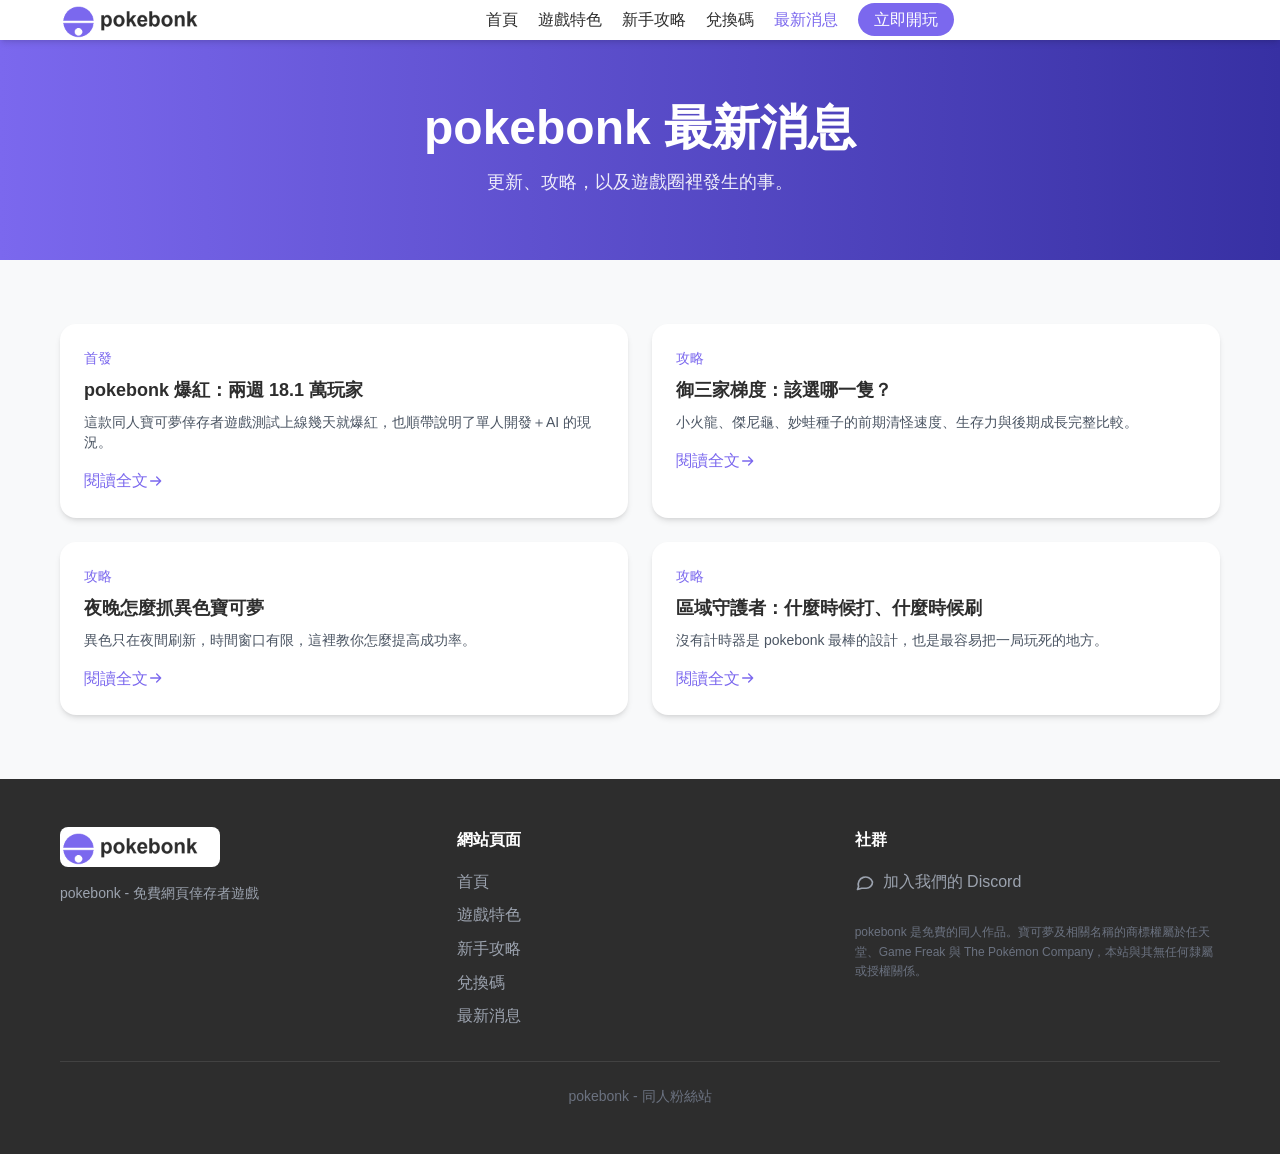
==== commit 7defba48: "fix+seo(pokebonk 繁中): 圖示改內聯 SVG、圖片 PNG 兜底、全面 SEO 修复显示问题： - 所有图标从 Font Awesome 字体改为内联 SVG（不依赖字体文件/第三方" ====
--- a/articles.html
+++ b/articles.html
@@ -3,20 +3,72 @@
 <head>
     <meta charset="UTF-8">
     <meta name="viewport" content="width=device-width, initial-scale=1.0">
-    <title>pokebonk 最新消息與攻略 - 首發、御三家、異色、BOSS</title>
-    <meta name="description" content="pokebonk 文章與攻略：爆紅始末、御三家梯度、異色捕捉技巧、區域守護者打法。">
-    <meta name="keywords" content="pokebonk 消息,pokebonk 攻略,pokebonk 文章,pokebonk 御三家,pokebonk 異色">
+    <title>pokebonk 最新消息與攻略 - 寶可夢倖存者遊戲文章</title>
+    <meta name="description" content="pokebonk 消息、更新與攻略：爆紅始末、御三家梯度、異色捕捉技巧、區域守護者打法。">
+    <meta name="keywords" content="pokebonk 消息,pokebonk 攻略,寶可夢遊戲文章,pokebonk 御三家">
     <meta name="author" content="pokebonk">
     <meta name="robots" content="index, follow">
     <link rel="canonical" href="https://taiwan.pokegm.com/articles.html">
-    <meta property="og:title" content="pokebonk 最新消息與攻略 - 首發、御三家、異色、BOSS">
-    <meta property="og:description" content="pokebonk 文章與攻略：爆紅始末、御三家梯度、異色捕捉技巧、區域守護者打法。">
+    <meta property="og:title" content="pokebonk 最新消息與攻略 - 寶可夢倖存者遊戲文章">
+    <meta property="og:description" content="pokebonk 消息、更新與攻略：爆紅始末、御三家梯度、異色捕捉技巧、區域守護者打法。">
     <meta property="og:image" content="https://taiwan.pokegm.com/og.jpg">
     <meta property="og:url" content="https://taiwan.pokegm.com/articles.html">
     <meta property="og:type" content="website">
+    <meta property="og:locale" content="zh_TW">
     <meta name="twitter:card" content="summary_large_image">
     <link rel="icon" href="logo.png" type="image/png">
-    <link rel="stylesheet" href="assets/font-awesome/font-awesome.min.css?v=20261031h">
+    <meta name="applicable-device" content="pc,mobile">
+    <meta name="mobile-agent" content="format=html5;url=https://taiwan.pokegm.com/articles.html">
+    <meta name="renderer" content="webkit">
+    <meta name="force-rendering" content="webkit">
+    <meta http-equiv="X-UA-Compatible" content="IE=edge,chrome=1">
+    <meta name="format-detection" content="telephone=no">
+    <link rel="alternate" hreflang="en" href="https://www.pokegm.com/articles.html">
+    <link rel="alternate" hreflang="en-SG" href="https://singapore.pokegm.com/articles.html">
+    <link rel="alternate" hreflang="zh-Hant" href="https://taiwan.pokegm.com/articles.html">
+    <link rel="alternate" hreflang="x-default" href="https://www.pokegm.com/articles.html">
+    <script type="application/ld+json">
+{
+  "@context": "https://schema.org",
+  "@type": "WebSite",
+  "name": "pokebonk",
+  "alternateName": "pokebonk game",
+  "url": "https://taiwan.pokegm.com",
+  "inLanguage": "zh-Hant"
+}
+    </script>
+    <script type="application/ld+json">
+{
+  "@context": "https://schema.org",
+  "@type": "Organization",
+  "name": "pokebonk",
+  "url": "https://taiwan.pokegm.com",
+  "logo": "https://taiwan.pokegm.com/logo.png",
+  "sameAs": [
+    "https://discord.gg/Pvkxz96V"
+  ]
+}
+    </script>
+    <script type="application/ld+json">
+{
+  "@context": "https://schema.org",
+  "@type": "BreadcrumbList",
+  "itemListElement": [
+    {
+      "@type": "ListItem",
+      "position": 1,
+      "name": "首頁",
+      "item": "https://taiwan.pokegm.com/"
+    },
+    {
+      "@type": "ListItem",
+      "position": 2,
+      "name": "pokebonk 最新消息與攻略",
+      "item": "https://taiwan.pokegm.com/articles.html"
+    }
+  ]
+}
+    </script>
     <script type="application/ld+json">
 {
   "@context": "https://schema.org",
@@ -27,7 +79,7 @@
   ],
   "url": "https://taiwan.pokegm.com",
   "inLanguage": "zh-Hant",
-  "description": "pokebonk 是寶可夢題材的倖存者割草 Roguelike 網頁遊戲，收錄關都地區 151 隻寶可夢，免註冊、免安裝，瀏覽器直接開玩。",
+  "description": "pokebonk 是寶可夢題材的倖存者割草網頁遊戲，收錄關都地區 151 隻寶可夢，免註冊、免安裝，電腦與手機瀏覽器都能直接玩。",
   "genre": [
     "Roguelike",
     "Survivors",
@@ -64,7 +116,7 @@
                 <li><a href="https://hk.qu06.cn/gtpcsc/?SILDAiSN" class="bg-primary text-white px-4 py-2 rounded-full font-medium btn-hover">立即開玩</a></li>
             </ul>
             <div class="flex items-center gap-3">
-                <button onclick="toggleMobileMenu()" class="md:hidden text-2xl text-primary"><i class="fa fa-bars"></i></button>
+                <button onclick="toggleMobileMenu()" class="md:hidden text-primary" aria-label="menu"><svg class="w-6 h-6" viewBox="0 0 24 24" fill="currentColor" aria-hidden="true"><rect x="3" y="5" width="18" height="2.4" rx="1.2"/><rect x="3" y="10.8" width="18" height="2.4" rx="1.2"/><rect x="3" y="16.6" width="18" height="2.4" rx="1.2"/></svg></button>
             </div>
         </div>
         <div id="mobileMenu" class="md:hidden hidden bg-white border-t border-gray-100">
@@ -88,25 +140,25 @@
                     <div class="text-sm text-primary font-medium mb-2">首發</div>
                     <h2 class="text-lg font-bold mb-2">pokebonk 爆紅：兩週 18.1 萬玩家</h2>
                     <p class="text-gray-600 text-sm line-clamp-3">這款同人寶可夢倖存者遊戲測試上線幾天就爆紅，也順帶說明了單人開發＋AI 的現況。</p>
-                    <a href="articles/article1.html" class="text-primary font-medium hover:underline inline-flex items-center mt-4">閱讀全文 <i class="fa fa-arrow-right ml-1 text-xs"></i></a>
+                    <a href="articles/article1.html" class="text-primary font-medium hover:underline inline-flex items-center mt-4">閱讀全文 <svg class="w-4 h-4" viewBox="0 0 24 24" fill="none" stroke="currentColor" stroke-width="2" stroke-linecap="round" stroke-linejoin="round" aria-hidden="true"><path d="M4 12h15M13 6l6 6-6 6"/></svg></a>
                 </article>
                 <article class="bg-white rounded-2xl p-6 shadow-md card-hover">
                     <div class="text-sm text-primary font-medium mb-2">攻略</div>
                     <h2 class="text-lg font-bold mb-2">御三家梯度：該選哪一隻？</h2>
                     <p class="text-gray-600 text-sm line-clamp-3">小火龍、傑尼龜、妙蛙種子的前期清怪速度、生存力與後期成長完整比較。</p>
-                    <a href="articles/article2.html" class="text-primary font-medium hover:underline inline-flex items-center mt-4">閱讀全文 <i class="fa fa-arrow-right ml-1 text-xs"></i></a>
+                    <a href="articles/article2.html" class="text-primary font-medium hover:underline inline-flex items-center mt-4">閱讀全文 <svg class="w-4 h-4" viewBox="0 0 24 24" fill="none" stroke="currentColor" stroke-width="2" stroke-linecap="round" stroke-linejoin="round" aria-hidden="true"><path d="M4 12h15M13 6l6 6-6 6"/></svg></a>
                 </article>
                 <article class="bg-white rounded-2xl p-6 shadow-md card-hover">
                     <div class="text-sm text-primary font-medium mb-2">攻略</div>
                     <h2 class="text-lg font-bold mb-2">夜晚怎麼抓異色寶可夢</h2>
                     <p class="text-gray-600 text-sm line-clamp-3">異色只在夜間刷新，時間窗口有限，這裡教你怎麼提高成功率。</p>
-                    <a href="articles/article3.html" class="text-primary font-medium hover:underline inline-flex items-center mt-4">閱讀全文 <i class="fa fa-arrow-right ml-1 text-xs"></i></a>
+                    <a href="articles/article3.html" class="text-primary font-medium hover:underline inline-flex items-center mt-4">閱讀全文 <svg class="w-4 h-4" viewBox="0 0 24 24" fill="none" stroke="currentColor" stroke-width="2" stroke-linecap="round" stroke-linejoin="round" aria-hidden="true"><path d="M4 12h15M13 6l6 6-6 6"/></svg></a>
                 </article>
                 <article class="bg-white rounded-2xl p-6 shadow-md card-hover">
                     <div class="text-sm text-primary font-medium mb-2">攻略</div>
                     <h2 class="text-lg font-bold mb-2">區域守護者：什麼時候打、什麼時候刷</h2>
                     <p class="text-gray-600 text-sm line-clamp-3">沒有計時器是 pokebonk 最棒的設計，也是最容易把一局玩死的地方。</p>
-                    <a href="articles/article4.html" class="text-primary font-medium hover:underline inline-flex items-center mt-4">閱讀全文 <i class="fa fa-arrow-right ml-1 text-xs"></i></a>
+                    <a href="articles/article4.html" class="text-primary font-medium hover:underline inline-flex items-center mt-4">閱讀全文 <svg class="w-4 h-4" viewBox="0 0 24 24" fill="none" stroke="currentColor" stroke-width="2" stroke-linecap="round" stroke-linejoin="round" aria-hidden="true"><path d="M4 12h15M13 6l6 6-6 6"/></svg></a>
                 </article>
             </div>
         </div>
@@ -115,7 +167,7 @@
         <div class="container mx-auto px-4">
             <div class="grid grid-cols-1 md:grid-cols-3 gap-8">
                 <div>
-                    <img src="logo.png" alt="pokebonk logo" class="h-10 w-auto bg-white/10 rounded-lg p-1 mb-4" width="480" height="120">
+                    <img src="logo.png" alt="pokebonk logo" class="h-10 w-auto bg-white rounded-lg p-2 mb-4" width="480" height="120">
                     <p class="text-gray-400 text-sm">pokebonk - 免費網頁倖存者遊戲</p>
                 </div>
                 <div>
@@ -126,7 +178,7 @@
                 </div>
                 <div>
                     <h4 class="font-bold mb-4">社群</h4>
-                    <a href="https://discord.gg/Pvkxz96V" class="inline-flex items-center gap-2 text-gray-400 hover:text-white transition-colors"><i class="fa fa-comments"></i> 加入我們的 Discord</a>
+                    <a href="https://discord.gg/Pvkxz96V" class="inline-flex items-center gap-2 text-gray-400 hover:text-white transition-colors"><svg class="w-5 h-5" viewBox="0 0 24 24" fill="none" stroke="currentColor" stroke-width="2" stroke-linecap="round" stroke-linejoin="round" aria-hidden="true"><path d="M21 12a7.5 7.5 0 0 1-7.5 7.5H8L3 21l1.3-3.4A7.5 7.5 0 1 1 21 12z"/></svg> 加入我們的 Discord</a>
                     <p class="text-gray-500 text-xs mt-6 leading-relaxed">pokebonk 是免費的同人作品。寶可夢及相關名稱的商標權屬於任天堂、Game Freak 與 The Pokémon Company，本站與其無任何隸屬或授權關係。</p>
                 </div>
             </div>
